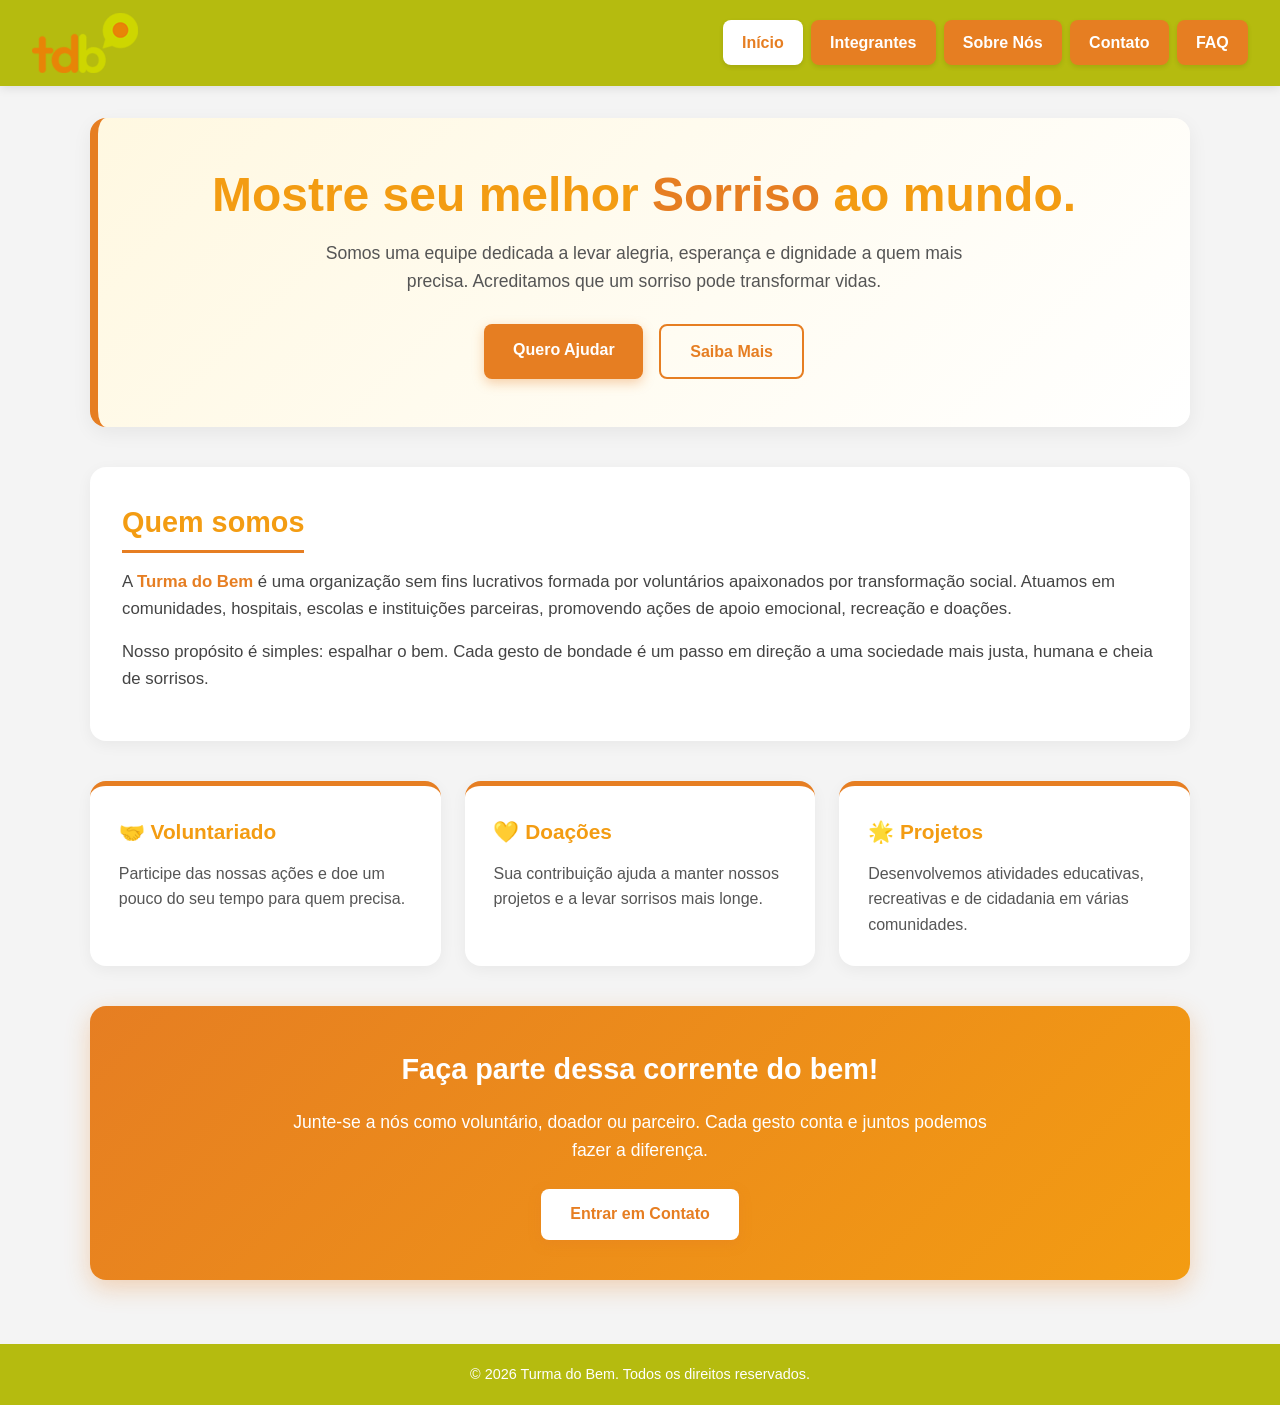
==== index.html @ 37edf412 "teste" ====
<!doctype html>
<html lang="pt-br">
  <head>
    <meta charset="UTF-8" />
    <meta name="viewport" content="width=device-width, initial-scale=1.0" />
    <title>Turma do Bem - Início</title>
    <link rel="stylesheet" href="css/style.css" />
  </head>
  <body>
    <header class="header">
      <a href="index.html" class="logo">
        <img
          src="img/logo-turma-do-bem.png"
          alt="Logo da Turma do Bem"
          class="logo-image"
        />
      </a>
<!--teste-->
      <nav class="nav">
        <a href="index.html" class="nav-button active">Início</a>
        <a href="inter.html" class="nav-button">Integrantes</a>
        <a href="sobre.html" class="nav-button">Sobre Nós</a>
        <a href="contato.html" class="nav-button">Contato</a>
        <a href="faq.html" class="nav-button">FAQ</a>
      </nav>
    </header>

    <main>
      <section class="hero">
        <h1 class="h1">Mostre seu melhor <span>Sorriso</span> ao mundo.</h1>
        <p class="hero-text">
          Somos uma equipe dedicada a levar alegria, esperança e dignidade a
          quem mais precisa. Acreditamos que um sorriso pode transformar vidas.
        </p>
        <div class="hero-buttons">
          <a href="contato.html" class="btn btn-primary">Quero Ajudar</a>
          <a href="sobre.html" class="btn btn-outline">Saiba Mais</a>
        </div>
      </section>

      <section class="sobre">
        <h2>Quem somos</h2>
        <p>
          A <strong>Turma do Bem</strong> é uma organização sem fins lucrativos
          formada por voluntários apaixonados por transformação social. Atuamos
          em comunidades, hospitais, escolas e instituições parceiras,
          promovendo ações de apoio emocional, recreação e doações.
        </p>
        <p>
          Nosso propósito é simples: espalhar o bem. Cada gesto de bondade é um
          passo em direção a uma sociedade mais justa, humana e cheia de
          sorrisos.
        </p>
      </section>

      <section class="cards">
        <div class="card">
          <h3>🤝 Voluntariado</h3>
          <p>
            Participe das nossas ações e doe um pouco do seu tempo para quem
            precisa.
          </p>
        </div>
        <div class="card">
          <h3>💛 Doações</h3>
          <p>
            Sua contribuição ajuda a manter nossos projetos e a levar sorrisos
            mais longe.
          </p>
        </div>
        <div class="card">
          <h3>🌟 Projetos</h3>
          <p>
            Desenvolvemos atividades educativas, recreativas e de cidadania em
            várias comunidades.
          </p>
        </div>
      </section>

      <section class="cta">
        <h2>Faça parte dessa corrente do bem!</h2>
        <p>
          Junte-se a nós como voluntário, doador ou parceiro. Cada gesto conta e
          juntos podemos fazer a diferença.
        </p>
        <a href="contato.html" class="btn btn-primary">Entrar em Contato</a>
      </section>
    </main>

    <footer>
      <p>&copy; 2026 Turma do Bem. Todos os direitos reservados.</p>
    </footer>
  </body>
</html>
---- css/style.css ----
/* =========================================================
   RESET E BASE
   ========================================================= */
* {
  margin: 0;
  padding: 0;
  box-sizing: border-box;
}

body {
  font-family: Arial, Helvetica, sans-serif;
  background-color: #f4f4f4;
  color: #333;
  line-height: 1.6;
  display: flex;
  flex-direction: column;
  min-height: 100vh;
}

main {
  flex: 1;
  width: 90%;
  max-width: 1100px;
  margin: 2rem auto;
  padding: 0;
}

/* =========================================================
   COMPONENTES GLOBAIS (botões, títulos, cards genéricos)
   ========================================================= */
.h1 {
  font-size: 3rem;
  color: #f39c12;
  margin-bottom: 1rem;
  line-height: 1.2;
}

.h1 span {
  color: #e67e22;
  font-weight: 900;
}

.btn {
  display: inline-block;
  padding: 0.8rem 1.8rem;
  border-radius: 8px;
  text-decoration: none;
  font-weight: 700;
  font-size: 1rem;
  transition: all 0.3s ease;
  cursor: pointer;
}

.btn-primary {
  background-color: #e67e22;
  color: #fff;
  box-shadow: 0 4px 12px rgba(230, 126, 34, 0.35);
}

.btn-primary:hover {
  background-color: #c26c22;
  transform: translateY(-2px);
  box-shadow: 0 6px 16px rgba(230, 126, 34, 0.5);
}

.btn-outline {
  background-color: transparent;
  color: #e67e22;
  border: 2px solid #e67e22;
}

.btn-outline:hover {
  background-color: #e67e22;
  color: #fff;
  transform: translateY(-2px);
}

.btn-small {
  padding: 0.5rem 1rem;
  font-size: 0.85rem;
}

/* =========================================================
   HEADER E NAVEGAÇÃO
   ========================================================= */
.header {
  background-color: rgb(181, 187, 15);
  display: flex;
  align-items: center;
  justify-content: space-between;
  padding: 0.8rem 2rem;
  gap: 1rem;
  flex-wrap: wrap;
  position: sticky;
  top: 0;
  z-index: 100;
  box-shadow: 0 2px 10px rgba(0, 0, 0, 0.1);
}

.logo {
  display: flex;
  align-items: center;
}

.logo-image {
  height: 60px;
  width: auto;
  transition: transform 0.3s ease;
}

.logo-image:hover {
  transform: scale(1.05);
}

.nav {
  display: flex;
  gap: 0.5rem;
  flex-wrap: wrap;
}

.nav-button {
  padding: 0.6rem 1.2rem;
  border-radius: 8px;
  background-color: #e67e22;
  color: #fff;
  text-decoration: none;
  font-size: 1rem;
  font-weight: 600;
  transition: all 0.3s ease;
  box-shadow: 0 2px 5px rgba(0, 0, 0, 0.1);
}

.nav-button:hover {
  background-color: #c26c22;
  transform: translateY(-2px);
  box-shadow: 0 4px 10px rgba(0, 0, 0, 0.2);
}

.nav-button.active {
  background-color: #fff;
  color: #e67e22;
}

/* =========================================================
   FOOTER
   ========================================================= */
footer {
  background-color: rgb(181, 187, 15);
  color: #fff;
  text-align: center;
  padding: 1.2rem;
  font-size: 0.9rem;
}

/* =========================================================
   PÁGINA: INÍCIO (index.html)
   ========================================================= */
.hero {
  background: linear-gradient(135deg, #fff8e1, #fff);
  padding: 3rem 2rem;
  border-radius: 16px;
  text-align: center;
  box-shadow: 0 6px 20px rgba(0, 0, 0, 0.06);
  margin-bottom: 2.5rem;
  border-left: 8px solid #e67e22;
}

.hero-text {
  font-size: 1.1rem;
  color: #555;
  max-width: 700px;
  margin: 0 auto 1.8rem;
}

.hero-buttons {
  display: flex;
  justify-content: center;
  gap: 1rem;
  flex-wrap: wrap;
}

.sobre {
  background-color: #fff;
  padding: 2rem;
  border-radius: 16px;
  box-shadow: 0 4px 15px rgba(0, 0, 0, 0.05);
  margin-bottom: 2.5rem;
}

.sobre h2 {
  font-size: 1.8rem;
  color: #f39c12;
  margin-bottom: 1rem;
  border-bottom: 3px solid #e67e22;
  display: inline-block;
  padding-bottom: 0.3rem;
}

.sobre p {
  margin-bottom: 1rem;
  color: #444;
  font-size: 1.05rem;
}

.sobre strong {
  color: #e67e22;
}

.cards {
  display: grid;
  grid-template-columns: repeat(auto-fit, minmax(250px, 1fr));
  gap: 1.5rem;
  margin-bottom: 2.5rem;
}

.card {
  background-color: #fff;
  padding: 1.8rem;
  border-radius: 16px;
  box-shadow: 0 4px 15px rgba(0, 0, 0, 0.05);
  transition: all 0.3s ease;
  border-top: 5px solid #e67e22;
}

.card:hover {
  transform: translateY(-6px);
  box-shadow: 0 10px 25px rgba(0, 0, 0, 0.12);
}

.card h3 {
  color: #f39c12;
  font-size: 1.3rem;
  margin-bottom: 0.8rem;
}

.card p {
  color: #555;
  font-size: 1rem;
}

.cta {
  background: linear-gradient(135deg, #e67e22, #f39c12);
  color: #fff;
  padding: 2.5rem 2rem;
  border-radius: 16px;
  text-align: center;
  box-shadow: 0 8px 25px rgba(230, 126, 34, 0.3);
  margin-bottom: 2rem;
}

.cta h2 {
  font-size: 1.8rem;
  margin-bottom: 1rem;
}

.cta p {
  font-size: 1.1rem;
  margin-bottom: 1.5rem;
  max-width: 700px;
  margin-left: auto;
  margin-right: auto;
}

.cta .btn-primary {
  background-color: #fff;
  color: #e67e22;
}

.cta .btn-primary:hover {
  background-color: #fff8e1;
  color: #c26c22;
}

/* =========================================================
   PÁGINA: INTEGRANTES (inter.html)
   ========================================================= */
.integrantes {
  display: grid;
  grid-template-columns: repeat(auto-fit, minmax(220px, 1fr));
  gap: 1.8rem;
  margin-bottom: 2rem;
}

.integrante-card {
  background-color: #fff;
  border-radius: 16px;
  padding: 1.8rem 1.2rem;
  display: flex;
  flex-direction: column;
  align-items: center;
  text-align: center;
  box-shadow: 0 4px 15px rgba(0, 0, 0, 0.06);
  border-top: 6px solid #e67e22;
  transition: all 0.3s ease;
}

.integrante-card:hover {
  transform: translateY(-6px);
  box-shadow: 0 12px 28px rgba(230, 126, 34, 0.2);
  border-top-color: #f39c12;
}

.integrante-foto {
  width: 140px;
  height: 140px;
  object-fit: cover;
  border-radius: 50%;
  border: 4px solid #e67e22;
  margin-bottom: 1rem;
  transition: transform 0.3s ease, border-color 0.3s ease;
}

.integrante-card:hover .integrante-foto {
  transform: scale(1.05);
  border-color: #f39c12;
}

.integrante-card h2 {
  font-size: 1.1rem;
  color: #1a202c;
  margin-bottom: 1rem;
  line-height: 1.3;
}

.integrante-links {
  display: flex;
  gap: 0.5rem;
  flex-wrap: wrap;
  justify-content: center;
}

/* =========================================================
   PÁGINA: SOBRE NÓS (sobre.html)
   ========================================================= */
.sobre-ong,
.sobre-projeto,
.sobre-publico {
  background-color: #fff;
  border-radius: 16px;
  padding: 2rem 2rem;
  box-shadow: 0 4px 15px rgba(0, 0, 0, 0.05);
  margin-bottom: 2rem;
}

.sobre-ong h2,
.sobre-projeto h2,
.sobre-publico h2 {
  color: #f39c12;
  font-size: 1.7rem;
  margin-bottom: 1rem;
  border-bottom: 3px solid #e67e22;
  display: inline-block;
  padding-bottom: 0.3rem;
}

.sobre-ong p,
.sobre-projeto p,
.sobre-publico p {
  color: #444;
  font-size: 1.05rem;
  margin-bottom: 1rem;
  line-height: 1.7;
}

.sobre-ong strong,
.sobre-projeto strong,
.sobre-publico strong {
  color: #e67e22;
}

.projeto-cards {
  display: grid;
  grid-template-columns: repeat(auto-fit, minmax(240px, 1fr));
  gap: 1.3rem;
  margin-top: 1.5rem;
}

.projeto-card {
  background-color: #fff8e1;
  border-radius: 14px;
  padding: 1.5rem 1.3rem;
  border-left: 5px solid #e67e22;
  transition: all 0.3s ease;
}

.projeto-card:hover {
  transform: translateY(-4px);
  box-shadow: 0 8px 20px rgba(230, 126, 34, 0.18);
  background-color: #fff;
}

.projeto-card h3 {
  color: #f39c12;
  font-size: 1.15rem;
  margin-bottom: 0.6rem;
}

.projeto-card p {
  color: #555;
  font-size: 0.98rem;
  margin-bottom: 0;
}

.sobre-publico ul {
  margin: 1rem 0 1.2rem 1.5rem;
  color: #444;
  font-size: 1.05rem;
}

.sobre-publico ul li {
  margin-bottom: 0.6rem;
  line-height: 1.6;
}

/* =========================================================
   PÁGINA: FAQ (faq.html)
   ========================================================= */
.faq-lista {
  display: flex;
  flex-direction: column;
  gap: 1.2rem;
  margin-bottom: 2rem;
}

.faq-item {
  background-color: #fff;
  border-radius: 14px;
  padding: 1.5rem 1.8rem;
  box-shadow: 0 4px 15px rgba(0, 0, 0, 0.06);
  border-left: 6px solid #e67e22;
  transition: all 0.3s ease;
}

.faq-item:hover {
  transform: translateX(4px);
  box-shadow: 0 8px 22px rgba(230, 126, 34, 0.15);
  border-left-color: #f39c12;
}

.faq-item h3 {
  color: #f39c12;
  font-size: 1.2rem;
  margin-bottom: 0.7rem;
  font-weight: 700;
}

.faq-item p {
  color: #444;
  font-size: 1rem;
  line-height: 1.6;
  margin-bottom: 0.4rem;
}

.faq-item ul {
  margin-top: 0.4rem;
  padding-left: 1.5rem;
  color: #444;
  font-size: 1rem;
}

.faq-item ul li {
  margin-bottom: 0.3rem;
}

.faq-item a {
  color: #e67e22;
  font-weight: 600;
  text-decoration: none;
  border-bottom: 2px solid transparent;
  transition: border-color 0.3s ease;
}

.faq-item a:hover {
  border-bottom-color: #e67e22;
}

.faq-item strong {
  color: #e67e22;
}
.Duvidasfaq{
  color: #e67e22;
  font-weight: 600;
  text-decoration: none;
  border-bottom: 2px solid transparent;
  transition: border-color 0.3s ease;
}





/* =========================================================
   PÁGINA: CONTATO (contato.html)
   ========================================================= */
.contato-canais {
  display: grid;
  grid-template-columns: repeat(auto-fit, minmax(220px, 1fr));
  gap: 1.5rem;
  margin-bottom: 2rem;
}

.canal-card {
  background-color: #fff;
  border-radius: 16px;
  padding: 2rem 1.5rem;
  text-align: center;
  box-shadow: 0 4px 15px rgba(0, 0, 0, 0.06);
  border-top: 5px solid #e67e22;
  transition: all 0.3s ease;
}

.canal-card:hover {
  transform: translateY(-6px);
  box-shadow: 0 10px 25px rgba(0, 0, 0, 0.12);
}

.canal-card h3 {
  color: #f39c12;
  font-size: 1.2rem;
  margin-bottom: 0.6rem;
}

.canal-card p {
  color: #555;
  font-size: 1rem;
  line-height: 1.5;
}
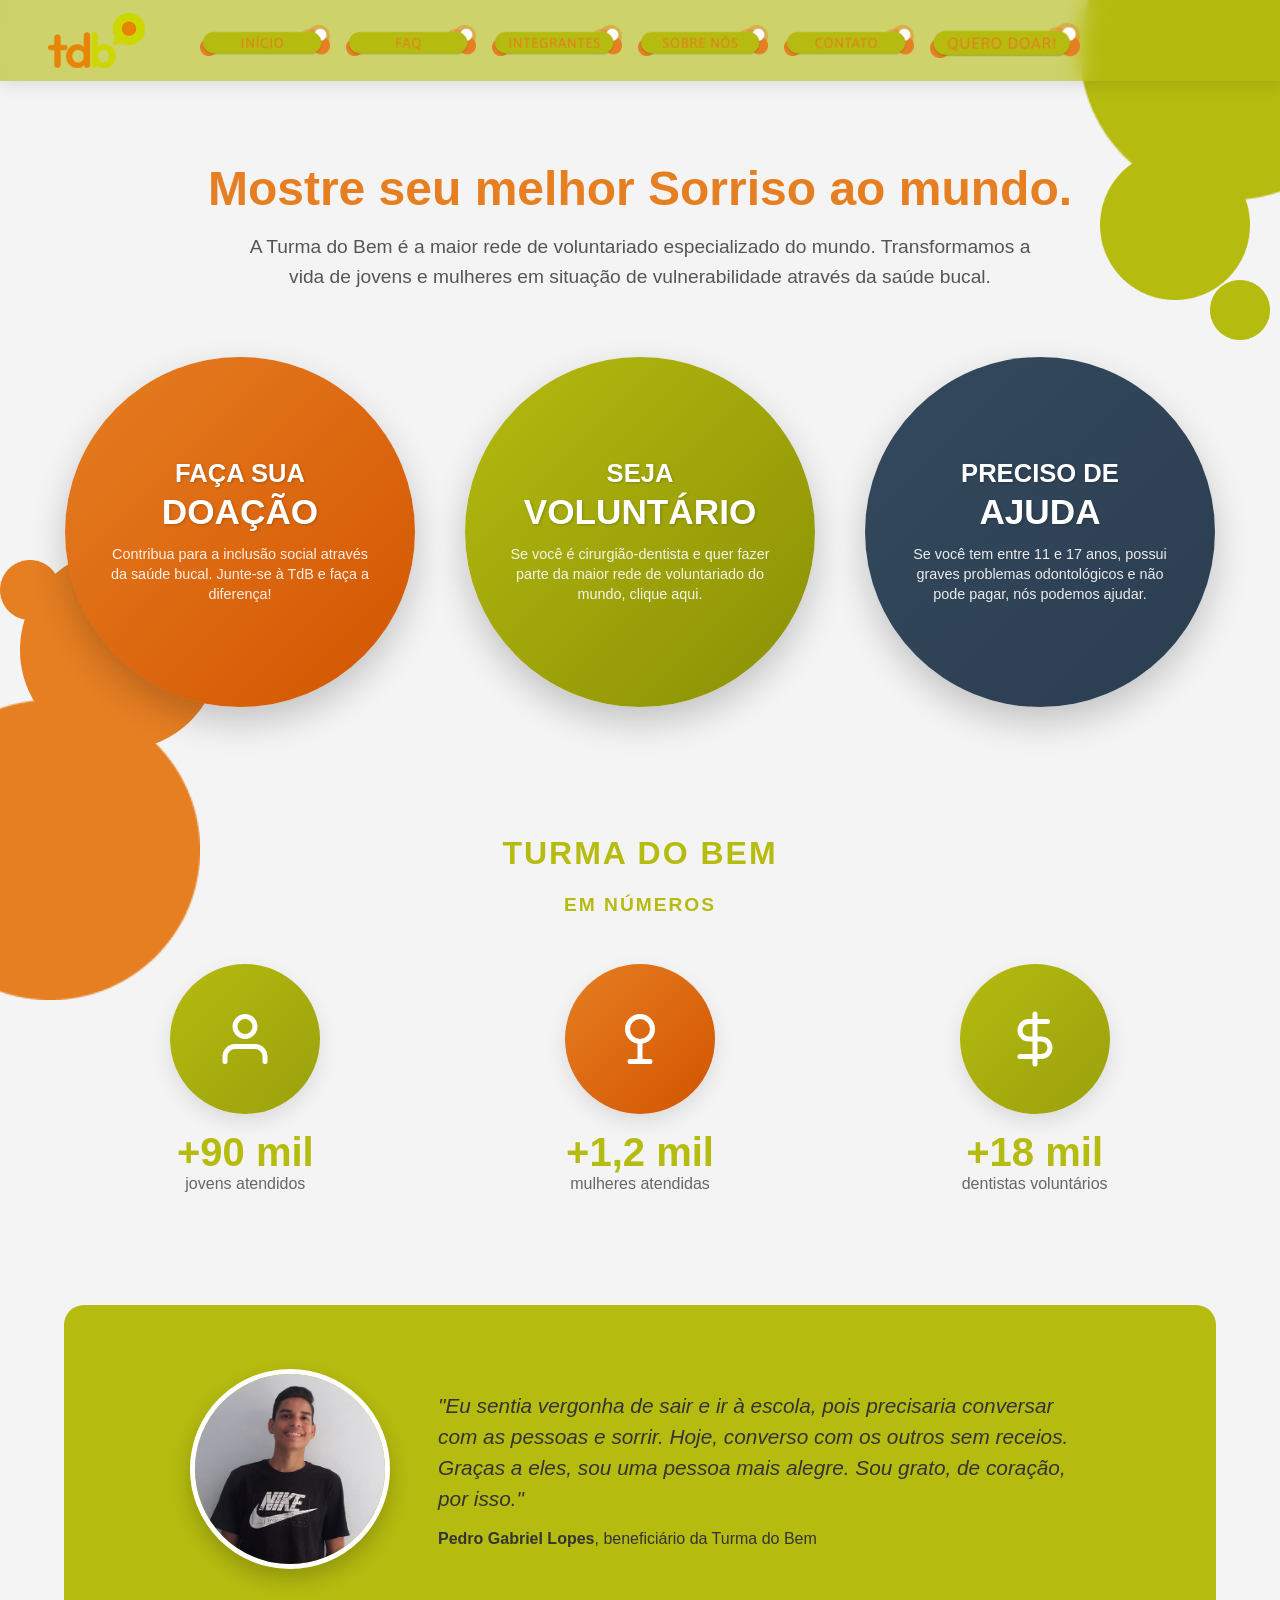
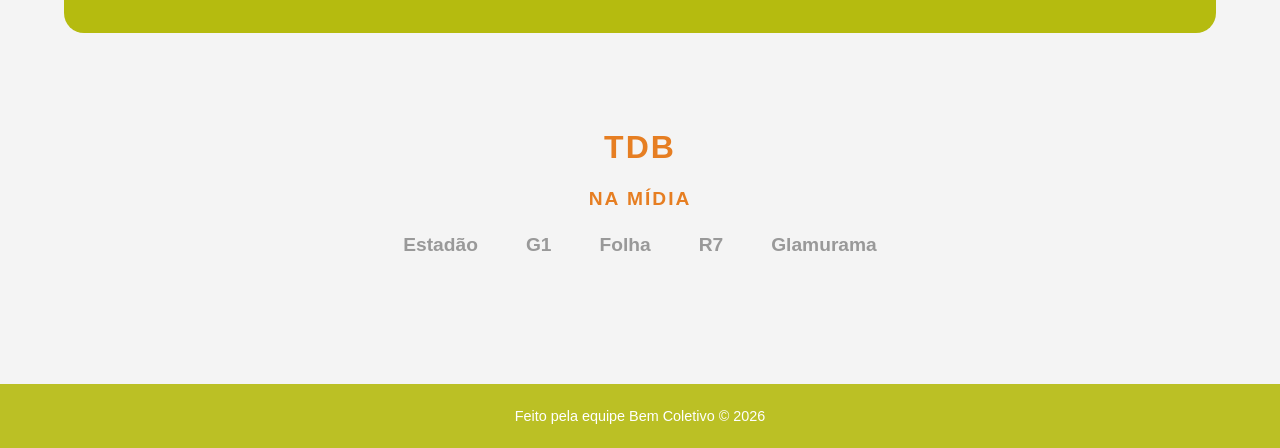
==== commit 23a02a5f: "update 3" ====
--- a/index.html
+++ b/index.html
@@ -1,94 +1,182 @@
-<!doctype html>
+<!DOCTYPE html>
 <html lang="pt-br">
-  <head>
-    <meta charset="UTF-8" />
-    <meta name="viewport" content="width=device-width, initial-scale=1.0" />
-    <title>Turma do Bem - Início</title>
-    <link rel="stylesheet" href="css/style.css" />
-  </head>
-  <body>
-    <header class="header">
-      <a href="index.html" class="logo">
-        <img
-          src="img/logo-turma-do-bem.png"
-          alt="Logo da Turma do Bem"
-          class="logo-image"
-        />
+<head>
+  <meta charset="UTF-8" />
+  <meta name="viewport" content="width=device-width, initial-scale=1.0" />
+  <title>Turma do Bem - Início</title>
+  <link rel="stylesheet" href="css/style.css" />
+</head>
+<body>
+
+  <!-- BOLAS DE FUNDO -->
+  <div class="decoracao-fundo">
+    <img src="img/bola-verde.png" alt="" class="bola bola-v1">
+    <img src="img/bola-verde.png" alt="" class="bola bola-v2 fade">
+    <img src="img/bola-verde.png" alt="" class="bola bola-v3">
+    <img src="img/bola-laranja.png" alt="" class="bola bola-l1">
+    <img src="img/bola-laranja.png" alt="" class="bola bola-l2 fade">
+    <img src="img/bola-laranja.png" alt="" class="bola bola-l3">
+  </div>
+
+  <!-- HEADER -->
+  <header class="header">
+    <a href="index.html" class="logo">
+      <img src="img/logo-turma-do-bem.png" alt="Logo" class="logo-image" />
+    </a>
+
+    <!-- MENU DROPDOWN -->
+    <nav class="nav">
+      <ul class="menu-principal">
+        
+        <!-- Item Início -->
+        <li class="menu-item">
+          <a href="index.html" class="botao-nav btn-inicio" aria-label="Início"></a>
+          <ul class="dropdown">
+            <li><a href="doac.html">Doação</a></li>
+            <li><a href="#midia">Onde a TdB apareceu</a></li>
+          </ul>
+        </li>
+
+        <!-- Item FAQ -->
+        <li class="menu-item">
+          <a href="faq.html" class="botao-nav btn-faq" aria-label="FAQ"></a>
+          <ul class="dropdown">
+            <li><a href="faq.html">Dúvidas Frequentes</a></li>
+            <li><a href="contato.html">Tire sua Dúvida</a></li>
+          </ul>
+        </li>
+
+        <!-- Item Integrantes -->
+        <li class="menu-item">
+          <a href="inter.html" class="botao-nav btn-integrantes" aria-label="Integrantes"></a>
+          <ul class="dropdown">
+            <li><a href="inter.html">Conheça a Equipe</a></li>
+            <li><a href="sobre.html">Ferramentas que Usamos</a></li>
+          </ul>
+        </li>
+
+        <!-- Item Sobre -->
+        <li class="menu-item">
+          <a href="sobre.html" class="botao-nav btn-sobre" aria-label="Sobre Nós"></a>
+          <ul class="dropdown">
+            <li><a href="sobre.html">A ONG</a></li>
+            <li><a href="sobre.html#projeto">Nosso Projeto</a></li>
+          </ul>
+        </li>
+
+        <!-- Item Contato -->
+        <li class="menu-item">
+          <a href="contato.html" class="botao-nav btn-contato" aria-label="Contato"></a>
+          <ul class="dropdown">
+            <li><a href="contato.html">Fale Conosco</a></li>
+          </ul>
+        </li>
+
+        <!-- Item Quero Doar (Novo) -->
+        <li class="menu-item">
+          <a href="https://paybox.doare.org/paybox?payboxId=83fed202-df0f-4665-9c74-688a834028d4" target="_blank" class="botao-nav btn-quero-doar" aria-label="Quero Doar"></a>
+        </li>
+
+      </ul>
+    </nav>
+  </header>
+
+
+  <!-- CONTEÚDO PRINCIPAL -->
+  <main class="main-content">
+    
+    <section class="hero">
+      <h1 class="hero-title">Mostre seu melhor <span>Sorriso</span> ao mundo.</h1>
+      <p class="hero-text">
+        A Turma do Bem é a maior rede de voluntariado especializado do mundo. Transformamos a vida de jovens e mulheres em situação de vulnerabilidade através da saúde bucal.
+      </p>
+    </section>
+
+    <!-- 3 BOTÕES GRANDES -->
+    <section class="acoes-principais">
+      <a href="doac.html" class="card-acao card-doacao">
+        <div class="card-content">
+          <h2>FAÇA SUA<br><span>DOAÇÃO</span></h2>
+          <p>Contribua para a inclusão social através da saúde bucal. Junte-se à TdB e faça a diferença!</p>
+        </div>
       </a>
-<!--teste-->
-      <nav class="nav">
-        <a href="index.html" class="nav-button active">Início</a>
-        <a href="inter.html" class="nav-button">Integrantes</a>
-        <a href="sobre.html" class="nav-button">Sobre Nós</a>
-        <a href="contato.html" class="nav-button">Contato</a>
-        <a href="faq.html" class="nav-button">FAQ</a>
-      </nav>
-    </header>
 
-    <main>
-      <section class="hero">
-        <h1 class="h1">Mostre seu melhor <span>Sorriso</span> ao mundo.</h1>
-        <p class="hero-text">
-          Somos uma equipe dedicada a levar alegria, esperança e dignidade a
-          quem mais precisa. Acreditamos que um sorriso pode transformar vidas.
-        </p>
-        <div class="hero-buttons">
-          <a href="contato.html" class="btn btn-primary">Quero Ajudar</a>
-          <a href="sobre.html" class="btn btn-outline">Saiba Mais</a>
+      <a href="contato.html" class="card-acao card-voluntario">
+        <div class="card-content">
+          <h2>SEJA<br><span>VOLUNTÁRIO</span></h2>
+          <p>Se você é cirurgião-dentista e quer fazer parte da maior rede de voluntariado do mundo, clique aqui.</p>
         </div>
-      </section>
+      </a>
 
-      <section class="sobre">
-        <h2>Quem somos</h2>
-        <p>
-          A <strong>Turma do Bem</strong> é uma organização sem fins lucrativos
-          formada por voluntários apaixonados por transformação social. Atuamos
-          em comunidades, hospitais, escolas e instituições parceiras,
-          promovendo ações de apoio emocional, recreação e doações.
-        </p>
-        <p>
-          Nosso propósito é simples: espalhar o bem. Cada gesto de bondade é um
-          passo em direção a uma sociedade mais justa, humana e cheia de
-          sorrisos.
-        </p>
-      </section>
+      <a href="contato.html" class="card-acao card-ajuda">
+        <div class="card-content">
+          <h2>PRECISO DE<br><span>AJUDA</span></h2>
+          <p>Se você tem entre 11 e 17 anos, possui graves problemas odontológicos e não pode pagar, nós podemos ajudar.</p>
+        </div>
+      </a>
+    </section>
 
-      <section class="cards">
-        <div class="card">
-          <h3>🤝 Voluntariado</h3>
-          <p>
-            Participe das nossas ações e doe um pouco do seu tempo para quem
-            precisa.
-          </p>
+    <!-- NÚMEROS -->
+    <section class="numeros">
+      <h2 class="section-title"><span>TURMA DO BEM</span><br>EM NÚMEROS</h2>
+      <div class="numeros-grid">
+        <div class="numero-item">
+          <div class="numero-icone icone-verde">
+            <svg viewBox="0 0 24 24" fill="none" stroke="white" stroke-width="2" stroke-linecap="round" stroke-linejoin="round"><path d="M20 21v-2a4 4 0 0 0-4-4H8a4 4 0 0 0-4 4v2"></path><circle cx="12" cy="7" r="4"></circle></svg>
+          </div>
+          <h3>+90 mil</h3>
+          <p>jovens atendidos</p>
         </div>
-        <div class="card">
-          <h3>💛 Doações</h3>
-          <p>
-            Sua contribuição ajuda a manter nossos projetos e a levar sorrisos
-            mais longe.
-          </p>
+        <div class="numero-item">
+          <div class="numero-icone icone-laranja">
+            <svg viewBox="0 0 24 24" fill="none" stroke="white" stroke-width="2" stroke-linecap="round" stroke-linejoin="round"><circle cx="12" cy="8" r="5"></circle><path d="M12 13v8"></path><path d="M8 21h8"></path></svg>
+          </div>
+          <h3>+1,2 mil</h3>
+          <p>mulheres atendidas</p>
         </div>
-        <div class="card">
-          <h3>🌟 Projetos</h3>
-          <p>
-            Desenvolvemos atividades educativas, recreativas e de cidadania em
-            várias comunidades.
-          </p>
+        <div class="numero-item">
+          <div class="numero-icone icone-verde">
+            <svg viewBox="0 0 24 24" fill="none" stroke="white" stroke-width="2" stroke-linecap="round" stroke-linejoin="round"><path d="M12 2v20"></path><path d="M17 5H9.5a3.5 3.5 0 0 0 0 7h5a3.5 3.5 0 0 1 0 7H6"></path></svg>
+          </div>
+          <h3>+18 mil</h3>
+          <p>dentistas voluntários</p>
         </div>
-      </section>
+      </div>
+    </section>
 
-      <section class="cta">
-        <h2>Faça parte dessa corrente do bem!</h2>
-        <p>
-          Junte-se a nós como voluntário, doador ou parceiro. Cada gesto conta e
-          juntos podemos fazer a diferença.
-        </p>
-        <a href="contato.html" class="btn btn-primary">Entrar em Contato</a>
-      </section>
-    </main>
+    <!-- DEPOIMENTO -->
+    <section class="depoimento-section">
+      <div class="depoimento-container">
+        <img src="img/pedro-beneficiario-turma-do-bem-1.jpg" alt="Pedro Gabriel" class="depoimento-foto" onerror="this.src='https://via.placeholder.com/300x300?text=Foto'">
+        <div class="depoimento-texto">
+          <blockquote>
+            "Eu sentia vergonha de sair e ir à escola, pois precisaria conversar com as pessoas e sorrir. Hoje, converso com os outros sem receios. Graças a eles, sou uma pessoa mais alegre. Sou grato, de coração, por isso."
+          </blockquote>
+          <p class="autor"><strong>Pedro Gabriel Lopes</strong>, beneficiário da Turma do Bem</p>
+        </div>
+      </div>
+    </section>
 
-    <footer>
-      <p>&copy; 2026 Turma do Bem. Todos os direitos reservados.</p>
-    </footer>
-  </body>
+    <!-- SEÇÃO DE MÍDIA (Onde a ONG apareceu) -->
+    <section class="parceiros" id="midia">
+      <div class="parceiros-bloco">
+        <h2 class="section-title"><span>TDB</span><br>NA MÍDIA</h2>
+        <div class="logos-grid">
+          <div class="logo-placeholder">Estadão</div>
+          <div class="logo-placeholder">G1</div>
+          <div class="logo-placeholder">Folha</div>
+          <div class="logo-placeholder">R7</div>
+          <div class="logo-placeholder">Glamurama</div>
+        </div>
+      </div>
+    </section>
+
+  </main>
+
+  <footer class="footer">
+    <p>Feito pela equipe Bem Coletivo &copy; 2026</p>
+  </footer>
+
+  <script src="js/script.js"></script>
+</body>
 </html>
--- a/css/style.css
+++ b/css/style.css
@@ -1,6 +1,3 @@
-/* =========================================================
-   RESET E BASE
-   ========================================================= */
 * {
   margin: 0;
   padding: 0;
@@ -10,518 +7,436 @@
 body {
   font-family: Arial, Helvetica, sans-serif;
   background-color: #f4f4f4;
-  color: #333;
-  line-height: 1.6;
+  min-height: 100vh;
   display: flex;
   flex-direction: column;
-  min-height: 100vh;
-}
-
-main {
-  flex: 1;
-  width: 90%;
-  max-width: 1100px;
-  margin: 2rem auto;
-  padding: 0;
-}
-
-/* =========================================================
-   COMPONENTES GLOBAIS (botões, títulos, cards genéricos)
-   ========================================================= */
-.h1 {
-  font-size: 3rem;
-  color: #f39c12;
-  margin-bottom: 1rem;
-  line-height: 1.2;
-}
-
-.h1 span {
-  color: #e67e22;
-  font-weight: 900;
-}
-
-.btn {
-  display: inline-block;
-  padding: 0.8rem 1.8rem;
-  border-radius: 8px;
-  text-decoration: none;
-  font-weight: 700;
-  font-size: 1rem;
-  transition: all 0.3s ease;
-  cursor: pointer;
-}
-
-.btn-primary {
-  background-color: #e67e22;
-  color: #fff;
-  box-shadow: 0 4px 12px rgba(230, 126, 34, 0.35);
-}
-
-.btn-primary:hover {
-  background-color: #c26c22;
-  transform: translateY(-2px);
-  box-shadow: 0 6px 16px rgba(230, 126, 34, 0.5);
-}
-
-.btn-outline {
-  background-color: transparent;
-  color: #e67e22;
-  border: 2px solid #e67e22;
-}
-
-.btn-outline:hover {
-  background-color: #e67e22;
-  color: #fff;
-  transform: translateY(-2px);
-}
-
-.btn-small {
-  padding: 0.5rem 1rem;
-  font-size: 0.85rem;
-}
-
-/* =========================================================
-   HEADER E NAVEGAÇÃO
-   ========================================================= */
+  position: relative;
+  overflow-x: hidden;
+}
+
+/* ===== BOLAS DE FUNDO ANIMADAS ===== */
+.decoracao-fundo { 
+  position: fixed; 
+  inset: 0; 
+  pointer-events: none; 
+  z-index: 0; 
+}
+
+.bola { 
+  position: absolute; 
+  animation: flutuar 6s ease-in-out infinite; 
+}
+
+.bola-v1 { width: 300px; top: -100px; right: -100px; animation-delay: 0s; }
+.bola-v2 { width: 150px; top: 150px; right: 30px; animation-delay: 2s; }
+.bola-v3 { width: 60px; top: 280px; right: 10px; animation-delay: 4s; }
+.bola-l1 { width: 300px; bottom: -100px; left: -100px; animation-delay: 1s; }
+.bola-l2 { width: 200px; bottom: 150px; left: 20px; animation-delay: 3s; }
+.bola-l3 { width: 60px; bottom: 280px; left: 0px; animation-delay: 5s; }
+
+@keyframes flutuar { 
+  0%, 100% { transform: translateY(0); } 
+  50% { transform: translateY(-20px); } 
+}
+
+.fade { 
+  animation: flutuar 6s ease-in-out infinite, piscar 4s ease-in-out infinite alternate; 
+}
+
+@keyframes piscar { 
+  0% { opacity: 1; } 
+  100% { opacity: 0.3; } 
+}
+
+/* ===== HEADER ===== */
 .header {
-  background-color: rgb(181, 187, 15);
+  background-color: rgba(181, 187, 15, 0.6); 
+  backdrop-filter: blur(10px); 
+  -webkit-backdrop-filter: blur(10px);
   display: flex;
   align-items: center;
   justify-content: space-between;
-  padding: 0.8rem 2rem;
-  gap: 1rem;
-  flex-wrap: wrap;
+  padding: 0.8rem 3rem;
   position: sticky;
   top: 0;
   z-index: 100;
-  box-shadow: 0 2px 10px rgba(0, 0, 0, 0.1);
-}
-
-.logo {
+  box-shadow: 0 4px 15px rgba(0, 0, 0, 0.1);
+  min-height: 75px;
+}
+
+.logo { 
+  z-index: 2; 
+}
+
+.logo-image { 
+  height: 55px; 
+  width: auto; 
+  display: block; 
+}
+
+/* ===== MENU DROPDOWN (BOTÕES DE IMAGEM) ===== */
+.nav {
+  position: absolute;
+  left: 50%;
+  transform: translateX(-50%);
+}
+
+.menu-principal {
   display: flex;
+  list-style: none;
+  gap: 1rem;
+}
+
+.menu-item {
+  position: relative;
+}
+
+/* Configuração base dos botões */
+.botao-nav {
+  display: block; 
+  height: 45px; 
+  background-size: contain; 
+  background-repeat: no-repeat; 
+  background-position: center;
+  transition: transform 0.3s ease; 
+  cursor: pointer; 
+  text-decoration: none;
+}
+
+/* Larguras dos botões */
+.btn-inicio, .btn-faq, .btn-integrantes, .btn-sobre, .btn-contato { width: 130px; }
+.btn-quero-doar { width: 150px; }
+
+/* Imagens normais */
+.btn-inicio { background-image: url('../img/inicio.png'); }
+.btn-faq { background-image: url('../img/faq.png'); }
+.btn-integrantes { background-image: url('../img/integrantes.png'); }
+.btn-sobre { background-image: url('../img/sobre.png'); }
+.btn-contato { background-image: url('../img/contato.png'); }
+.btn-quero-doar { background-image: url('../img/quero-doar.png'); }
+
+/* Imagens Hover (Laranja) */
+.btn-inicio:hover { background-image: url('../img/inicio-laranja.png'); }
+.btn-faq:hover { background-image: url('../img/faq-laranja.png'); }
+.btn-integrantes:hover { background-image: url('../img/integrantes-laranja.png'); }
+.btn-sobre:hover { background-image: url('../img/sobre-laranja.png'); }
+.btn-contato:hover { background-image: url('../img/contato-laranja.png'); }
+.btn-quero-doar:hover { background-image: url('../img/quero-doar-laranja.png'); }
+
+.botao-nav:hover { 
+  transform: scale(1.05); 
+}
+
+/* ===== O DROPDOWN (MENU SUSPENSO) ===== */
+.dropdown {
+  display: none; 
+  position: absolute;
+  top: 100%; 
+  left: 50%;
+  transform: translateX(-50%);
+  background-color: #fff;
+  min-width: 220px;
+  box-shadow: 0 8px 20px rgba(0,0,0,0.15);
+  border-radius: 8px;
+  padding: 0.5rem 0;
+  list-style: none;
+  z-index: 200;
+  margin-top: 10px; /* Espaço para o mouse não fechar sem querer */
+}
+
+/* Quando passa o mouse no <li>, mostra o dropdown */
+.menu-item:hover .dropdown {
+  display: block;
+}
+
+.dropdown li a {
+  display: block;
+  padding: 0.8rem 1.5rem;
+  text-decoration: none;
+  color: #333;
+  font-size: 0.95rem;
+  font-weight: bold;
+  transition: background 0.2s, color 0.2s;
+}
+
+.dropdown li a:hover {
+  background-color: #f4f4f4;
+  color: #e67e22;
+}
+
+/* ===== CONTEÚDO PRINCIPAL (HERO, CARDS, NÚMEROS) ===== */
+.main-content {
+  position: relative; 
+  z-index: 10; 
+  width: 90%; 
+  max-width: 1200px; 
+  margin: 2rem auto;
+}
+
+.hero { 
+  text-align: center; 
+  margin: 3rem 0; 
+}
+
+.hero-title { 
+  font-size: 3rem; 
+  color: #e67e22; 
+  margin-bottom: 1rem; 
+}
+
+.hero-title span { 
+  font-weight: 900; 
+}
+
+.hero-text { 
+  font-size: 1.2rem; 
+  color: #555; 
+  max-width: 800px; 
+  margin: 0 auto; 
+  line-height: 1.6; 
+}
+
+/* ===== CARDS REDONDOS ===== */
+.acoes-principais { 
+  display: grid; 
+  grid-template-columns: repeat(auto-fit, minmax(280px, 1fr)); 
+  gap: 3rem; 
+  margin: 4rem 0; 
+  justify-items: center;
+}
+
+.card-acao { 
+  width: 100%; 
+  max-width: 350px; 
+  aspect-ratio: 1 / 1; 
+  border-radius: 50%; 
+  display: flex; 
+  align-items: center; 
+  justify-content: center; 
+  text-align: center; 
+  text-decoration: none; 
+  color: #fff; 
+  padding: 2.5rem; 
+  box-shadow: 0 15px 35px rgba(0,0,0,0.2); 
+  transition: transform 0.4s ease, box-shadow 0.4s ease; 
+  position: relative; 
+  overflow: hidden;
+}
+
+.card-acao:hover { 
+  transform: translateY(-10px) scale(1.03); 
+  box-shadow: 0 25px 45px rgba(0,0,0,0.3);
+}
+
+.card-doacao { background: linear-gradient(135deg, #e67e22, #d35400); }
+.card-voluntario { background: linear-gradient(135deg, #b5bb0f, #8a8f05); }
+.card-ajuda { background: linear-gradient(135deg, #34495e, #2c3e50); }
+
+.card-content h2 { 
+  font-size: 1.6rem; 
+  margin-bottom: 0.8rem; 
+  line-height: 1.1; 
+  text-shadow: 1px 1px 3px rgba(0,0,0,0.2);
+}
+
+.card-content h2 span { 
+  font-size: 2.2rem; 
+  font-weight: 900; 
+  display: block; 
+  margin-top: 5px;
+}
+
+.card-content p { 
+  font-size: 0.9rem; 
+  line-height: 1.4; 
+  opacity: 0.9;
+}
+
+/* ===== NÚMEROS ===== */
+.numeros { 
+  text-align: center; 
+  padding: 4rem 0; 
+}
+
+.section-title { 
+  font-size: 1.2rem; 
+  color: #b5bb0f; 
+  margin-bottom: 3rem; 
+  text-transform: uppercase; 
+  letter-spacing: 2px;
+}
+
+.section-title span { 
+  font-size: 2rem; 
+  display: block; 
+  color: #b5bb0f; 
+}
+
+.numeros-grid { 
+  display: flex; 
+  justify-content: space-around; 
+  flex-wrap: wrap; 
+  gap: 2rem; 
+}
+
+.numero-item { 
+  display: flex; 
+  flex-direction: column; 
+  align-items: center; 
+}
+
+.numero-icone { 
+  width: 150px; 
+  height: 150px; 
+  border-radius: 50%; 
+  display: flex; 
+  align-items: center; 
+  justify-content: center; 
+  margin-bottom: 1rem; 
+  box-shadow: 0 8px 20px rgba(0,0,0,0.1);
+}
+
+.numero-icone svg { 
+  width: 60px; 
+  height: 60px; 
+}
+
+.icone-verde { background: linear-gradient(135deg, #b5bb0f, #9aa00c); }
+.icone-laranja { background: linear-gradient(135deg, #e67e22, #d35400); }
+
+.numero-item h3 { 
+  font-size: 2.5rem; 
+  color: #b5bb0f; 
+  font-weight: bold; 
+}
+
+.numero-item p { 
+  font-size: 1rem; 
+  color: #666; 
+}
+
+/* ===== DEPOIMENTO ===== */
+.depoimento-section { 
+  background-color: #b5bb0f; 
+  padding: 4rem 2rem; 
+  border-radius: 20px; 
+  margin: 3rem 0; 
+}
+
+.depoimento-container { 
+  display: flex; 
+  align-items: center; 
+  gap: 3rem; 
+  max-width: 900px; 
+  margin: 0 auto; 
+  flex-wrap: wrap;
+}
+
+.depoimento-foto { 
+  width: 200px; 
+  height: 200px; 
+  border-radius: 50%; 
+  object-fit: cover; 
+  border: 5px solid #fff; 
+  box-shadow: 0 10px 20px rgba(0,0,0,0.2);
+}
+
+.depoimento-texto { 
+  flex: 1; 
+  color: #333; 
+}
+
+.depoimento-texto blockquote { 
+  font-size: 1.3rem; 
+  font-style: italic; 
+  margin-bottom: 1rem; 
+  line-height: 1.5; 
+}
+
+.depoimento-texto .autor { 
+  font-size: 1rem; 
+}
+
+/* ===== PARCEIROS / MÍDIA ===== */
+.parceiros { 
+  padding: 3rem 0; 
+}
+
+.parceiros-bloco { 
+  text-align: center; 
+  margin-bottom: 3rem; 
+}
+
+.parceiros-bloco .section-title { 
+  color: #e67e22; 
+  margin-bottom: 1.5rem; 
+}
+
+.parceiros-bloco .section-title span { 
+  color: #e67e22; 
+}
+
+.logos-grid { 
+  display: flex; 
+  justify-content: center; 
+  flex-wrap: wrap; 
+  gap: 3rem; 
   align-items: center;
 }
 
-.logo-image {
-  height: 60px;
-  width: auto;
-  transition: transform 0.3s ease;
-}
-
-.logo-image:hover {
-  transform: scale(1.05);
-}
-
-.nav {
-  display: flex;
-  gap: 0.5rem;
-  flex-wrap: wrap;
-}
-
-.nav-button {
-  padding: 0.6rem 1.2rem;
-  border-radius: 8px;
-  background-color: #e67e22;
-  color: #fff;
-  text-decoration: none;
-  font-size: 1rem;
-  font-weight: 600;
-  transition: all 0.3s ease;
-  box-shadow: 0 2px 5px rgba(0, 0, 0, 0.1);
-}
-
-.nav-button:hover {
-  background-color: #c26c22;
-  transform: translateY(-2px);
-  box-shadow: 0 4px 10px rgba(0, 0, 0, 0.2);
-}
-
-.nav-button.active {
-  background-color: #fff;
-  color: #e67e22;
-}
-
-/* =========================================================
-   FOOTER
-   ========================================================= */
-footer {
-  background-color: rgb(181, 187, 15);
-  color: #fff;
-  text-align: center;
-  padding: 1.2rem;
-  font-size: 0.9rem;
-}
-
-/* =========================================================
-   PÁGINA: INÍCIO (index.html)
-   ========================================================= */
-.hero {
-  background: linear-gradient(135deg, #fff8e1, #fff);
-  padding: 3rem 2rem;
-  border-radius: 16px;
-  text-align: center;
-  box-shadow: 0 6px 20px rgba(0, 0, 0, 0.06);
-  margin-bottom: 2.5rem;
-  border-left: 8px solid #e67e22;
-}
-
-.hero-text {
-  font-size: 1.1rem;
-  color: #555;
-  max-width: 700px;
-  margin: 0 auto 1.8rem;
-}
-
-.hero-buttons {
-  display: flex;
-  justify-content: center;
-  gap: 1rem;
-  flex-wrap: wrap;
-}
-
-.sobre {
-  background-color: #fff;
-  padding: 2rem;
-  border-radius: 16px;
-  box-shadow: 0 4px 15px rgba(0, 0, 0, 0.05);
-  margin-bottom: 2.5rem;
-}
-
-.sobre h2 {
-  font-size: 1.8rem;
-  color: #f39c12;
-  margin-bottom: 1rem;
-  border-bottom: 3px solid #e67e22;
-  display: inline-block;
-  padding-bottom: 0.3rem;
-}
-
-.sobre p {
-  margin-bottom: 1rem;
-  color: #444;
-  font-size: 1.05rem;
-}
-
-.sobre strong {
-  color: #e67e22;
-}
-
-.cards {
-  display: grid;
-  grid-template-columns: repeat(auto-fit, minmax(250px, 1fr));
-  gap: 1.5rem;
-  margin-bottom: 2.5rem;
-}
-
-.card {
-  background-color: #fff;
-  padding: 1.8rem;
-  border-radius: 16px;
-  box-shadow: 0 4px 15px rgba(0, 0, 0, 0.05);
-  transition: all 0.3s ease;
-  border-top: 5px solid #e67e22;
-}
-
-.card:hover {
-  transform: translateY(-6px);
-  box-shadow: 0 10px 25px rgba(0, 0, 0, 0.12);
-}
-
-.card h3 {
-  color: #f39c12;
-  font-size: 1.3rem;
-  margin-bottom: 0.8rem;
-}
-
-.card p {
-  color: #555;
-  font-size: 1rem;
-}
-
-.cta {
-  background: linear-gradient(135deg, #e67e22, #f39c12);
-  color: #fff;
-  padding: 2.5rem 2rem;
-  border-radius: 16px;
-  text-align: center;
-  box-shadow: 0 8px 25px rgba(230, 126, 34, 0.3);
-  margin-bottom: 2rem;
-}
-
-.cta h2 {
-  font-size: 1.8rem;
-  margin-bottom: 1rem;
-}
-
-.cta p {
-  font-size: 1.1rem;
-  margin-bottom: 1.5rem;
-  max-width: 700px;
-  margin-left: auto;
-  margin-right: auto;
-}
-
-.cta .btn-primary {
-  background-color: #fff;
-  color: #e67e22;
-}
-
-.cta .btn-primary:hover {
-  background-color: #fff8e1;
-  color: #c26c22;
-}
-
-/* =========================================================
-   PÁGINA: INTEGRANTES (inter.html)
-   ========================================================= */
-.integrantes {
-  display: grid;
-  grid-template-columns: repeat(auto-fit, minmax(220px, 1fr));
-  gap: 1.8rem;
-  margin-bottom: 2rem;
-}
-
-.integrante-card {
-  background-color: #fff;
-  border-radius: 16px;
-  padding: 1.8rem 1.2rem;
-  display: flex;
-  flex-direction: column;
-  align-items: center;
-  text-align: center;
-  box-shadow: 0 4px 15px rgba(0, 0, 0, 0.06);
-  border-top: 6px solid #e67e22;
-  transition: all 0.3s ease;
-}
-
-.integrante-card:hover {
-  transform: translateY(-6px);
-  box-shadow: 0 12px 28px rgba(230, 126, 34, 0.2);
-  border-top-color: #f39c12;
-}
-
-.integrante-foto {
-  width: 140px;
-  height: 140px;
-  object-fit: cover;
-  border-radius: 50%;
-  border: 4px solid #e67e22;
-  margin-bottom: 1rem;
-  transition: transform 0.3s ease, border-color 0.3s ease;
-}
-
-.integrante-card:hover .integrante-foto {
-  transform: scale(1.05);
-  border-color: #f39c12;
-}
-
-.integrante-card h2 {
-  font-size: 1.1rem;
-  color: #1a202c;
-  margin-bottom: 1rem;
-  line-height: 1.3;
-}
-
-.integrante-links {
-  display: flex;
-  gap: 0.5rem;
-  flex-wrap: wrap;
-  justify-content: center;
-}
-
-/* =========================================================
-   PÁGINA: SOBRE NÓS (sobre.html)
-   ========================================================= */
-.sobre-ong,
-.sobre-projeto,
-.sobre-publico {
-  background-color: #fff;
-  border-radius: 16px;
-  padding: 2rem 2rem;
-  box-shadow: 0 4px 15px rgba(0, 0, 0, 0.05);
-  margin-bottom: 2rem;
-}
-
-.sobre-ong h2,
-.sobre-projeto h2,
-.sobre-publico h2 {
-  color: #f39c12;
-  font-size: 1.7rem;
-  margin-bottom: 1rem;
-  border-bottom: 3px solid #e67e22;
-  display: inline-block;
-  padding-bottom: 0.3rem;
-}
-
-.sobre-ong p,
-.sobre-projeto p,
-.sobre-publico p {
-  color: #444;
-  font-size: 1.05rem;
-  margin-bottom: 1rem;
-  line-height: 1.7;
-}
-
-.sobre-ong strong,
-.sobre-projeto strong,
-.sobre-publico strong {
-  color: #e67e22;
-}
-
-.projeto-cards {
-  display: grid;
-  grid-template-columns: repeat(auto-fit, minmax(240px, 1fr));
-  gap: 1.3rem;
-  margin-top: 1.5rem;
-}
-
-.projeto-card {
-  background-color: #fff8e1;
-  border-radius: 14px;
-  padding: 1.5rem 1.3rem;
-  border-left: 5px solid #e67e22;
-  transition: all 0.3s ease;
-}
-
-.projeto-card:hover {
-  transform: translateY(-4px);
-  box-shadow: 0 8px 20px rgba(230, 126, 34, 0.18);
-  background-color: #fff;
-}
-
-.projeto-card h3 {
-  color: #f39c12;
-  font-size: 1.15rem;
-  margin-bottom: 0.6rem;
-}
-
-.projeto-card p {
-  color: #555;
-  font-size: 0.98rem;
-  margin-bottom: 0;
-}
-
-.sobre-publico ul {
-  margin: 1rem 0 1.2rem 1.5rem;
-  color: #444;
-  font-size: 1.05rem;
-}
-
-.sobre-publico ul li {
-  margin-bottom: 0.6rem;
-  line-height: 1.6;
-}
-
-/* =========================================================
-   PÁGINA: FAQ (faq.html)
-   ========================================================= */
-.faq-lista {
-  display: flex;
-  flex-direction: column;
-  gap: 1.2rem;
-  margin-bottom: 2rem;
-}
-
-.faq-item {
-  background-color: #fff;
-  border-radius: 14px;
-  padding: 1.5rem 1.8rem;
-  box-shadow: 0 4px 15px rgba(0, 0, 0, 0.06);
-  border-left: 6px solid #e67e22;
-  transition: all 0.3s ease;
-}
-
-.faq-item:hover {
-  transform: translateX(4px);
-  box-shadow: 0 8px 22px rgba(230, 126, 34, 0.15);
-  border-left-color: #f39c12;
-}
-
-.faq-item h3 {
-  color: #f39c12;
-  font-size: 1.2rem;
-  margin-bottom: 0.7rem;
-  font-weight: 700;
-}
-
-.faq-item p {
-  color: #444;
-  font-size: 1rem;
-  line-height: 1.6;
-  margin-bottom: 0.4rem;
-}
-
-.faq-item ul {
-  margin-top: 0.4rem;
-  padding-left: 1.5rem;
-  color: #444;
-  font-size: 1rem;
-}
-
-.faq-item ul li {
-  margin-bottom: 0.3rem;
-}
-
-.faq-item a {
-  color: #e67e22;
-  font-weight: 600;
-  text-decoration: none;
-  border-bottom: 2px solid transparent;
-  transition: border-color 0.3s ease;
-}
-
-.faq-item a:hover {
-  border-bottom-color: #e67e22;
-}
-
-.faq-item strong {
-  color: #e67e22;
-}
-.Duvidasfaq{
-  color: #e67e22;
-  font-weight: 600;
-  text-decoration: none;
-  border-bottom: 2px solid transparent;
-  transition: border-color 0.3s ease;
-}
-
-
-
-
-
-/* =========================================================
-   PÁGINA: CONTATO (contato.html)
-   ========================================================= */
-.contato-canais {
-  display: grid;
-  grid-template-columns: repeat(auto-fit, minmax(220px, 1fr));
-  gap: 1.5rem;
-  margin-bottom: 2rem;
-}
-
-.canal-card {
-  background-color: #fff;
-  border-radius: 16px;
-  padding: 2rem 1.5rem;
-  text-align: center;
-  box-shadow: 0 4px 15px rgba(0, 0, 0, 0.06);
-  border-top: 5px solid #e67e22;
-  transition: all 0.3s ease;
-}
-
-.canal-card:hover {
-  transform: translateY(-6px);
-  box-shadow: 0 10px 25px rgba(0, 0, 0, 0.12);
-}
-
-.canal-card h3 {
-  color: #f39c12;
-  font-size: 1.2rem;
-  margin-bottom: 0.6rem;
-}
-
-.canal-card p {
-  color: #555;
-  font-size: 1rem;
-  line-height: 1.5;
-}
+.logo-placeholder { 
+  font-weight: bold; 
+  color: #999; 
+  font-size: 1.2rem; 
+}
+
+/* ===== FOOTER ===== */
+.footer { 
+  position: relative; 
+  z-index: 10; 
+  background-color: rgba(181, 187, 15, 0.9); 
+  color: #fff; 
+  text-align: center; 
+  padding: 1.5rem; 
+  font-size: 0.9rem; 
+  margin-top: auto; 
+}
+
+/* ===== RESPONSIVO ===== */
+@media (max-width: 1100px) {
+  /* No celular, o menu vira um bloco flexível que quebra linha */
+  .nav {
+    position: relative;
+    left: 0;
+    transform: none;
+    margin-top: 1rem;
+  }
+
+  .menu-principal {
+    flex-wrap: wrap;
+    justify-content: center;
+  }
+
+  .header {
+    flex-direction: column;
+    padding: 1rem;
+  }
+
+  .btn-inicio, .btn-faq, .btn-integrantes, .btn-sobre, .btn-contato, .btn-quero-doar {
+    width: 120px;
+    height: 40px;
+  }
+
+  .dropdown {
+    left: 50%;
+    transform: translateX(-50%);
+  }
+}
+
+@media (max-width: 600px) {
+  .hero-title { font-size: 2rem; }
+  .card-acao { padding: 1.5rem; max-width: 280px;}
+  .card-content h2 { font-size: 1.4rem; }
+  .card-content h2 span { font-size: 1.8rem; }
+  .card-content p { font-size: 0.8rem; }
+}
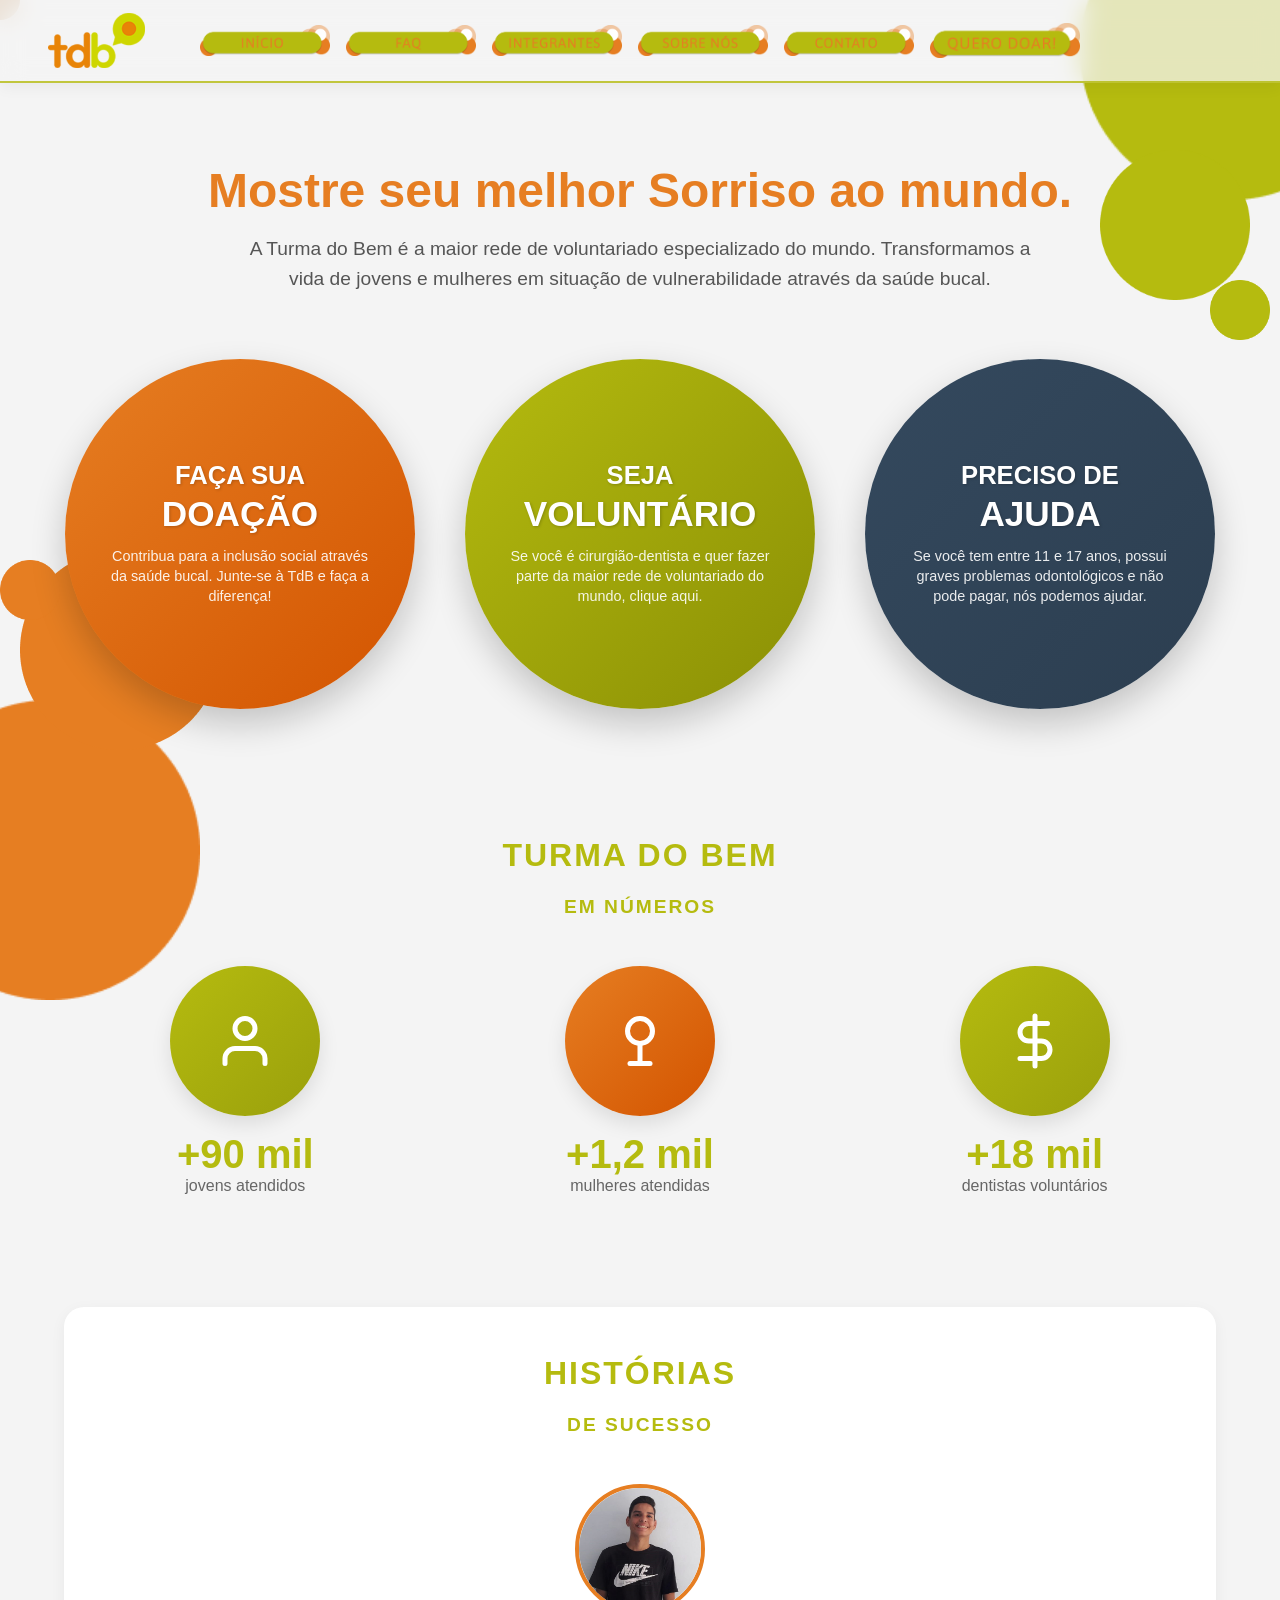
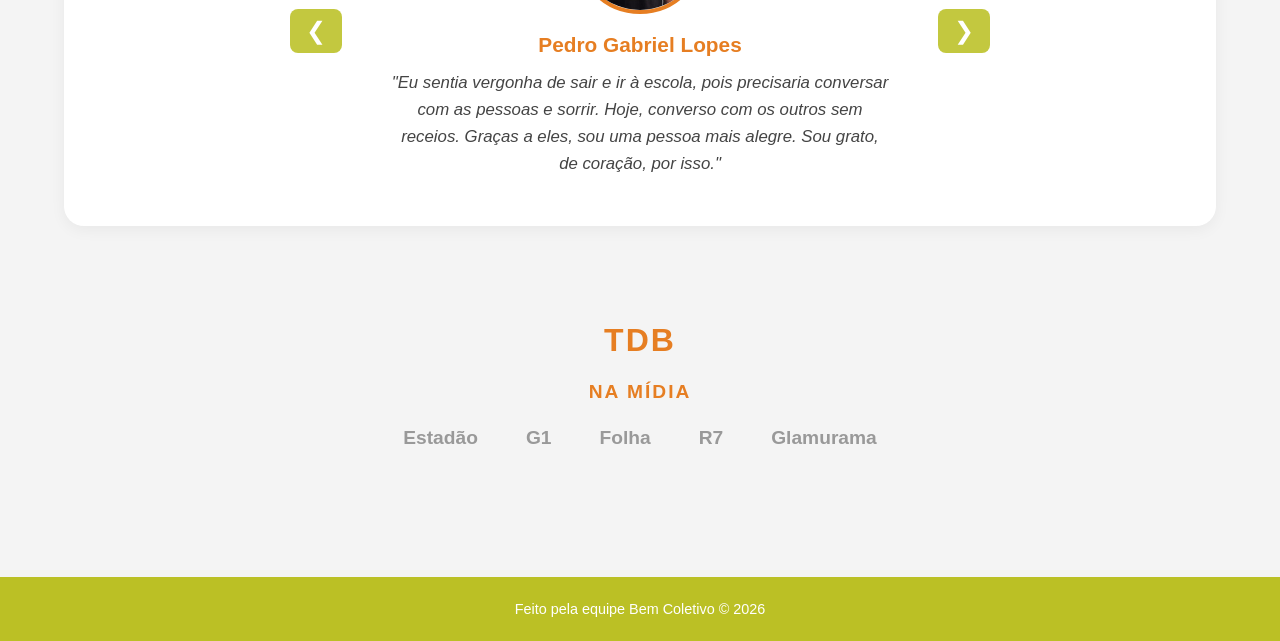
==== commit ca9192b3: "update 4" ====
--- a/index.html
+++ b/index.html
@@ -7,8 +7,8 @@
   <link rel="stylesheet" href="css/style.css" />
 </head>
 <body>
+  <div id="cursor-bolinha"></div>
 
-  <!-- BOLAS DE FUNDO -->
   <div class="decoracao-fundo">
     <img src="img/bola-verde.png" alt="" class="bola bola-v1">
     <img src="img/bola-verde.png" alt="" class="bola bola-v2 fade">
@@ -18,17 +18,14 @@
     <img src="img/bola-laranja.png" alt="" class="bola bola-l3">
   </div>
 
-  <!-- HEADER -->
   <header class="header">
     <a href="index.html" class="logo">
       <img src="img/logo-turma-do-bem.png" alt="Logo" class="logo-image" />
     </a>
 
-    <!-- MENU DROPDOWN -->
-    <nav class="nav">
+    <nav class="nav" id="nav-menu">
       <ul class="menu-principal">
         
-        <!-- Item Início -->
         <li class="menu-item">
           <a href="index.html" class="botao-nav btn-inicio" aria-label="Início"></a>
           <ul class="dropdown">
@@ -37,7 +34,6 @@
           </ul>
         </li>
 
-        <!-- Item FAQ -->
         <li class="menu-item">
           <a href="faq.html" class="botao-nav btn-faq" aria-label="FAQ"></a>
           <ul class="dropdown">
@@ -46,7 +42,6 @@
           </ul>
         </li>
 
-        <!-- Item Integrantes -->
         <li class="menu-item">
           <a href="inter.html" class="botao-nav btn-integrantes" aria-label="Integrantes"></a>
           <ul class="dropdown">
@@ -55,7 +50,6 @@
           </ul>
         </li>
 
-        <!-- Item Sobre -->
         <li class="menu-item">
           <a href="sobre.html" class="botao-nav btn-sobre" aria-label="Sobre Nós"></a>
           <ul class="dropdown">
@@ -64,7 +58,6 @@
           </ul>
         </li>
 
-        <!-- Item Contato -->
         <li class="menu-item">
           <a href="contato.html" class="botao-nav btn-contato" aria-label="Contato"></a>
           <ul class="dropdown">
@@ -72,7 +65,6 @@
           </ul>
         </li>
 
-        <!-- Item Quero Doar (Novo) -->
         <li class="menu-item">
           <a href="https://paybox.doare.org/paybox?payboxId=83fed202-df0f-4665-9c74-688a834028d4" target="_blank" class="botao-nav btn-quero-doar" aria-label="Quero Doar"></a>
         </li>
@@ -81,8 +73,6 @@
     </nav>
   </header>
 
-
-  <!-- CONTEÚDO PRINCIPAL -->
   <main class="main-content">
     
     <section class="hero">
@@ -92,7 +82,6 @@
       </p>
     </section>
 
-    <!-- 3 BOTÕES GRANDES -->
     <section class="acoes-principais">
       <a href="doac.html" class="card-acao card-doacao">
         <div class="card-content">
@@ -116,7 +105,6 @@
       </a>
     </section>
 
-    <!-- NÚMEROS -->
     <section class="numeros">
       <h2 class="section-title"><span>TURMA DO BEM</span><br>EM NÚMEROS</h2>
       <div class="numeros-grid">
@@ -144,20 +132,33 @@
       </div>
     </section>
 
-    <!-- DEPOIMENTO -->
-    <section class="depoimento-section">
-      <div class="depoimento-container">
-        <img src="img/pedro-beneficiario-turma-do-bem-1.jpg" alt="Pedro Gabriel" class="depoimento-foto" onerror="this.src='https://via.placeholder.com/300x300?text=Foto'">
-        <div class="depoimento-texto">
-          <blockquote>
-            "Eu sentia vergonha de sair e ir à escola, pois precisaria conversar com as pessoas e sorrir. Hoje, converso com os outros sem receios. Graças a eles, sou uma pessoa mais alegre. Sou grato, de coração, por isso."
-          </blockquote>
-          <p class="autor"><strong>Pedro Gabriel Lopes</strong>, beneficiário da Turma do Bem</p>
+    <section class="carrossel-section">
+      <h2 class="section-title"><span>HISTÓRIAS</span><br>DE SUCESSO</h2>
+      
+      <div class="carrossel-container">
+        <div class="carrossel-slide active">
+          <img src="img/pedro-beneficiario-turma-do-bem-1.jpg" alt="Pedro Gabriel" class="slide-foto" onerror="this.src='https://via.placeholder.com/150?text=Foto'">
+          <h3>Pedro Gabriel Lopes</h3>
+          <p>"Eu sentia vergonha de sair e ir à escola, pois precisaria conversar com as pessoas e sorrir. Hoje, converso com os outros sem receios. Graças a eles, sou uma pessoa mais alegre. Sou grato, de coração, por isso."</p>
         </div>
+        
+        <div class="carrossel-slide">
+          <img src="img/logo-turma-do-bem.png" alt="Dr. Roberto" class="slide-foto" style="object-fit: contain; padding: 15px;">
+          <h3>Dr. Roberto (Voluntário)</h3>
+          <p>"Fazer parte da TdB mudou a minha forma de ver a odontologia. O sorriso deles é a minha maior recompensa e o meu combustível para continuar ajudando."</p>
+        </div>
+
+        <div class="carrossel-slide">
+          <img src="img/bola-laranja.png" alt="Maria Clara" class="slide-foto" style="object-fit: contain; padding: 20px;">
+          <h3>Maria Clara (Beneficiária)</h3>
+          <p>"O tratamento que recebi devolveu não só o meu sorriso, mas a minha autoestima. Hoje me sinto confiante para procurar um emprego e conversar com as pessoas."</p>
+        </div>
+
+        <button class="carrossel-btn prev" onclick="mudaSlide(-1)">&#10094;</button>
+        <button class="carrossel-btn next" onclick="mudaSlide(1)">&#10095;</button>
       </div>
     </section>
 
-    <!-- SEÇÃO DE MÍDIA (Onde a ONG apareceu) -->
     <section class="parceiros" id="midia">
       <div class="parceiros-bloco">
         <h2 class="section-title"><span>TDB</span><br>NA MÍDIA</h2>
--- a/css/style.css
+++ b/css/style.css
@@ -14,7 +14,20 @@
   overflow-x: hidden;
 }
 
-/* ===== BOLAS DE FUNDO ANIMADAS ===== */
+#cursor-bolinha {
+  position: fixed;
+  top: 0;
+  left: 0;
+  width: 40px;
+  height: 40px;
+  background-color: rgba(168, 90, 2, 0.5);
+  border-radius: 50%;
+  pointer-events: none; 
+  z-index: 5; 
+  transform: translate(-50%, -50%);
+  transition: width 0.2s, height 0.2s, background-color 0.2s;
+}
+
 .decoracao-fundo { 
   position: fixed; 
   inset: 0; 
@@ -47,12 +60,10 @@
   0% { opacity: 1; } 
   100% { opacity: 0.3; } 
 }
-
-/* ===== HEADER ===== */
 .header {
-  background-color: rgba(181, 187, 15, 0.6); 
-  backdrop-filter: blur(10px); 
-  -webkit-backdrop-filter: blur(10px);
+  background-color: rgba(245, 245, 245, 0.75); 
+  backdrop-filter: blur(12px); 
+  -webkit-backdrop-filter: blur(12px);
   display: flex;
   align-items: center;
   justify-content: space-between;
@@ -60,7 +71,8 @@
   position: sticky;
   top: 0;
   z-index: 100;
-  box-shadow: 0 4px 15px rgba(0, 0, 0, 0.1);
+  box-shadow: 0 4px 15px rgba(0, 0, 0, 0.05);
+  border-bottom: 2px solid rgba(181, 187, 15, 0.8);
   min-height: 75px;
 }
 
@@ -74,7 +86,6 @@
   display: block; 
 }
 
-/* ===== MENU DROPDOWN (BOTÕES DE IMAGEM) ===== */
 .nav {
   position: absolute;
   left: 50%;
@@ -91,7 +102,6 @@
   position: relative;
 }
 
-/* Configuração base dos botões */
 .botao-nav {
   display: block; 
   height: 45px; 
@@ -103,11 +113,9 @@
   text-decoration: none;
 }
 
-/* Larguras dos botões */
 .btn-inicio, .btn-faq, .btn-integrantes, .btn-sobre, .btn-contato { width: 130px; }
 .btn-quero-doar { width: 150px; }
 
-/* Imagens normais */
 .btn-inicio { background-image: url('../img/inicio.png'); }
 .btn-faq { background-image: url('../img/faq.png'); }
 .btn-integrantes { background-image: url('../img/integrantes.png'); }
@@ -115,7 +123,6 @@
 .btn-contato { background-image: url('../img/contato.png'); }
 .btn-quero-doar { background-image: url('../img/quero-doar.png'); }
 
-/* Imagens Hover (Laranja) */
 .btn-inicio:hover { background-image: url('../img/inicio-laranja.png'); }
 .btn-faq:hover { background-image: url('../img/faq-laranja.png'); }
 .btn-integrantes:hover { background-image: url('../img/integrantes-laranja.png'); }
@@ -123,11 +130,8 @@
 .btn-contato:hover { background-image: url('../img/contato-laranja.png'); }
 .btn-quero-doar:hover { background-image: url('../img/quero-doar-laranja.png'); }
 
-.botao-nav:hover { 
-  transform: scale(1.05); 
-}
-
-/* ===== O DROPDOWN (MENU SUSPENSO) ===== */
+.botao-nav:hover { transform: scale(1.05); }
+
 .dropdown {
   display: none; 
   position: absolute;
@@ -141,12 +145,24 @@
   padding: 0.5rem 0;
   list-style: none;
   z-index: 200;
-  margin-top: 10px; /* Espaço para o mouse não fechar sem querer */
-}
-
-/* Quando passa o mouse no <li>, mostra o dropdown */
+}
+
+.dropdown::before {
+  content: '';
+  position: absolute;
+  top: -15px; 
+  left: 0;
+  width: 100%;
+  height: 15px;
+  background-color: transparent; 
+}
+
 .menu-item:hover .dropdown {
   display: block;
+}
+
+.dropdown li:first-child {
+  margin-top: 10px;
 }
 
 .dropdown li a {
@@ -164,7 +180,6 @@
   color: #e67e22;
 }
 
-/* ===== CONTEÚDO PRINCIPAL (HERO, CARDS, NÚMEROS) ===== */
 .main-content {
   position: relative; 
   z-index: 10; 
@@ -173,10 +188,7 @@
   margin: 2rem auto;
 }
 
-.hero { 
-  text-align: center; 
-  margin: 3rem 0; 
-}
+.hero { text-align: center; margin: 3rem 0; }
 
 .hero-title { 
   font-size: 3rem; 
@@ -184,9 +196,7 @@
   margin-bottom: 1rem; 
 }
 
-.hero-title span { 
-  font-weight: 900; 
-}
+.hero-title span { font-weight: 900; }
 
 .hero-text { 
   font-size: 1.2rem; 
@@ -196,7 +206,6 @@
   line-height: 1.6; 
 }
 
-/* ===== CARDS REDONDOS ===== */
 .acoes-principais { 
   display: grid; 
   grid-template-columns: repeat(auto-fit, minmax(280px, 1fr)); 
@@ -252,11 +261,7 @@
   opacity: 0.9;
 }
 
-/* ===== NÚMEROS ===== */
-.numeros { 
-  text-align: center; 
-  padding: 4rem 0; 
-}
+.numeros { text-align: center; padding: 4rem 0; }
 
 .section-title { 
   font-size: 1.2rem; 
@@ -279,11 +284,7 @@
   gap: 2rem; 
 }
 
-.numero-item { 
-  display: flex; 
-  flex-direction: column; 
-  align-items: center; 
-}
+.numero-item { display: flex; flex-direction: column; align-items: center; }
 
 .numero-icone { 
   width: 150px; 
@@ -296,26 +297,13 @@
   box-shadow: 0 8px 20px rgba(0,0,0,0.1);
 }
 
-.numero-icone svg { 
-  width: 60px; 
-  height: 60px; 
-}
-
+.numero-icone svg { width: 60px; height: 60px; }
 .icone-verde { background: linear-gradient(135deg, #b5bb0f, #9aa00c); }
 .icone-laranja { background: linear-gradient(135deg, #e67e22, #d35400); }
 
-.numero-item h3 { 
-  font-size: 2.5rem; 
-  color: #b5bb0f; 
-  font-weight: bold; 
-}
-
-.numero-item p { 
-  font-size: 1rem; 
-  color: #666; 
-}
-
-/* ===== DEPOIMENTO ===== */
+.numero-item h3 { font-size: 2.5rem; color: #b5bb0f; font-weight: bold; }
+.numero-item p { font-size: 1rem; color: #666; }
+
 .depoimento-section { 
   background-color: #b5bb0f; 
   padding: 4rem 2rem; 
@@ -341,10 +329,7 @@
   box-shadow: 0 10px 20px rgba(0,0,0,0.2);
 }
 
-.depoimento-texto { 
-  flex: 1; 
-  color: #333; 
-}
+.depoimento-texto { flex: 1; color: #333; }
 
 .depoimento-texto blockquote { 
   font-size: 1.3rem; 
@@ -353,28 +338,17 @@
   line-height: 1.5; 
 }
 
-.depoimento-texto .autor { 
-  font-size: 1rem; 
-}
-
-/* ===== PARCEIROS / MÍDIA ===== */
-.parceiros { 
-  padding: 3rem 0; 
-}
-
-.parceiros-bloco { 
-  text-align: center; 
-  margin-bottom: 3rem; 
-}
+.depoimento-texto .autor { font-size: 1rem; }
+
+.parceiros { padding: 3rem 0; }
+.parceiros-bloco { text-align: center; margin-bottom: 3rem; }
 
 .parceiros-bloco .section-title { 
   color: #e67e22; 
   margin-bottom: 1.5rem; 
 }
 
-.parceiros-bloco .section-title span { 
-  color: #e67e22; 
-}
+.parceiros-bloco .section-title span { color: #e67e22; }
 
 .logos-grid { 
   display: flex; 
@@ -390,7 +364,6 @@
   font-size: 1.2rem; 
 }
 
-/* ===== FOOTER ===== */
 .footer { 
   position: relative; 
   z-index: 10; 
@@ -402,9 +375,105 @@
   margin-top: auto; 
 }
 
-/* ===== RESPONSIVO ===== */
+
+::-webkit-scrollbar {
+  width: 10px;
+}
+::-webkit-scrollbar-track {
+  background: #f4f4f4; 
+}
+::-webkit-scrollbar-thumb {
+  background: #b5bb0f; 
+  border-radius: 5px;
+}
+::-webkit-scrollbar-thumb:hover {
+  background: #e67e22; 
+}
+
+.carrossel-section {
+  text-align: center;
+  padding: 3rem 2rem;
+  background-color: #fff;
+  border-radius: 20px;
+  margin: 3rem 0;
+  box-shadow: 0 4px 15px rgba(0,0,0,0.05);
+}
+
+.carrossel-container {
+  position: relative;
+  max-width: 700px;
+  margin: 0 auto;
+  overflow: hidden;
+  padding: 0 50px; /* Espaço para as setas não cobrirem o texto */
+}
+
+.carrossel-slide {
+  display: none; /* Esconde todos os slides */
+  flex-direction: column;
+  align-items: center;
+  animation: fadeIn 0.5s ease;
+}
+
+/* Quando o JS ativa, ele mostra o slide */
+.carrossel-slide.active {
+  display: flex; 
+}
+
+.slide-foto {
+  width: 130px;
+  height: 130px;
+  border-radius: 50%;
+  object-fit: cover;
+  border: 4px solid #e67e22;
+  margin-bottom: 1.2rem;
+  background-color: #f4f4f4; /* Fundo cinza caso a imagem tenha transparência */
+}
+
+.carrossel-slide h3 {
+  color: #e67e22;
+  font-size: 1.3rem;
+  margin-bottom: 0.8rem;
+}
+
+.carrossel-slide p {
+  font-size: 1.05rem;
+  color: #444;
+  font-style: italic;
+  line-height: 1.6;
+  max-width: 500px;
+}
+
+/* Botões das Setas */
+.carrossel-btn {
+  position: absolute;
+  top: 50%;
+  transform: translateY(-50%);
+  background-color: rgba(181, 187, 15, 0.8);
+  color: #fff;
+  border: none;
+  font-size: 1.5rem;
+  padding: 0.5rem 1rem;
+  cursor: pointer;
+  border-radius: 8px;
+  transition: background 0.3s, transform 0.3s;
+  z-index: 10;
+}
+
+.carrossel-btn:hover {
+  background-color: #e67e22;
+  transform: translateY(-50%) scale(1.1);
+}
+
+.prev { left: 0; }
+.next { right: 0; }
+
+/* Animação suave ao trocar de slide */
+@keyframes fadeIn {
+  from { opacity: 0; transform: scale(0.95); }
+  to { opacity: 1; transform: scale(1); }
+}
+
 @media (max-width: 1100px) {
-  /* No celular, o menu vira um bloco flexível que quebra linha */
   .nav {
     position: relative;
     left: 0;
@@ -435,7 +504,7 @@
 
 @media (max-width: 600px) {
   .hero-title { font-size: 2rem; }
-  .card-acao { padding: 1.5rem; max-width: 280px;}
+  .card-acao { padding: 1.5rem; max-width: 280px; }
   .card-content h2 { font-size: 1.4rem; }
   .card-content h2 span { font-size: 1.8rem; }
   .card-content p { font-size: 0.8rem; }
